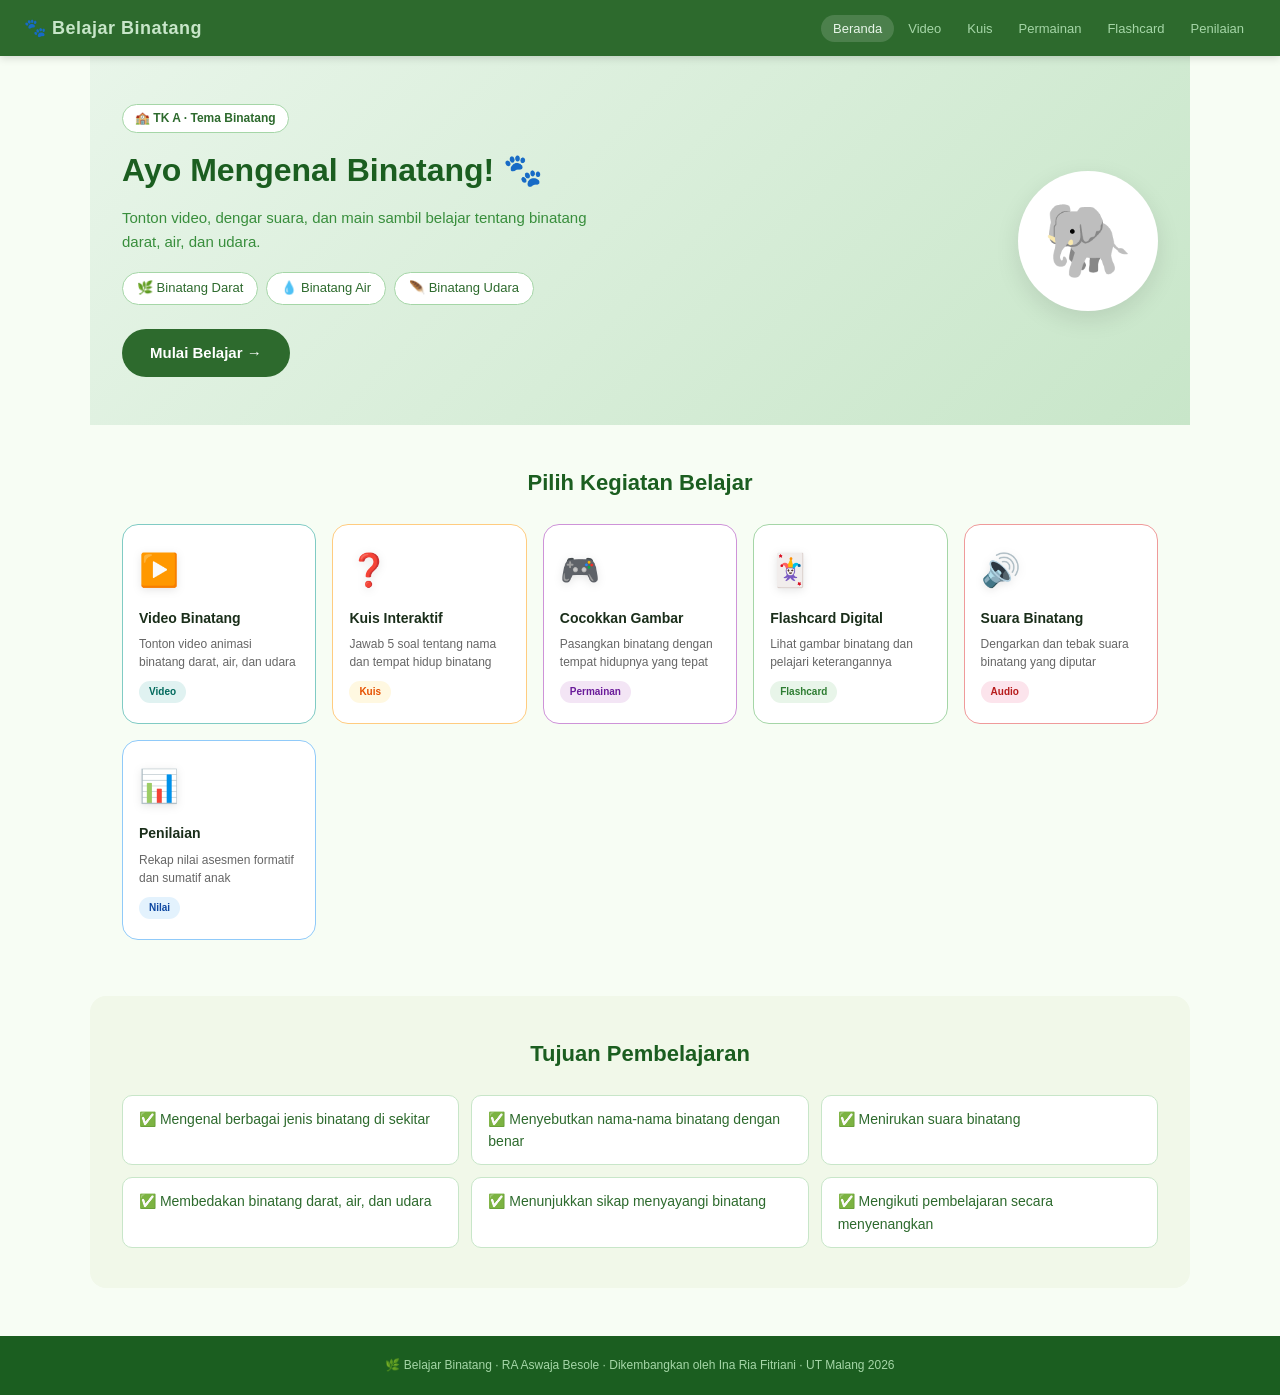
==== index.html @ e29a4d49 "adding new repo" ====
<!doctype html>
<html lang="id">
  <head>
    <meta charset="UTF-8" />
    <meta name="viewport" content="width=device-width, initial-scale=1.0" />
    <title>Belajar Binatang – TK A RA Aswaja Besole</title>
    <link rel="stylesheet" href="assets/css/style.css" />
  </head>
  <body>
    <!-- NAVBAR -->
    <nav class="navbar">
      <div class="logo">🐾 Belajar Binatang</div>
      <ul class="nav-links">
        <li><a href="index.html" class="active">Beranda</a></li>
        <li><a href="video.html">Video</a></li>
        <li><a href="kuis.html">Kuis</a></li>
        <li><a href="permainan.html">Permainan</a></li>
        <li><a href="flashcard.html">Flashcard</a></li>
        <li><a href="penilaian.html">Penilaian</a></li>
      </ul>
      <button class="hamburger" onclick="toggleMenu()">☰</button>
    </nav>

    <!-- HERO -->
    <section class="hero">
      <div class="hero-content">
        <span class="badge">🏫 TK A · Tema Binatang</span>
        <h1>Ayo Mengenal Binatang! 🐾</h1>
        <p>
          Tonton video, dengar suara, dan main sambil belajar tentang binatang
          darat, air, dan udara.
        </p>
        <div class="hero-chips">
          <span class="chip">🌿 Binatang Darat</span>
          <span class="chip">💧 Binatang Air</span>
          <span class="chip">🪶 Binatang Udara</span>
        </div>
        <a href="video.html" class="btn-primary">Mulai Belajar →</a>
      </div>
      <div class="hero-image">
        <div class="animal-circle">🐘</div>
      </div>
    </section>

    <!-- MENU KARTU -->
    <section class="section">
      <h2 class="section-title">Pilih Kegiatan Belajar</h2>
      <div class="card-grid">
        <a href="video.html" class="card card-teal">
          <div class="card-icon">▶️</div>
          <h3>Video Binatang</h3>
          <p>Tonton video animasi binatang darat, air, dan udara</p>
          <span class="tag tag-teal">Video</span>
        </a>
        <a href="kuis.html" class="card card-amber">
          <div class="card-icon">❓</div>
          <h3>Kuis Interaktif</h3>
          <p>Jawab 5 soal tentang nama dan tempat hidup binatang</p>
          <span class="tag tag-amber">Kuis</span>
        </a>
        <a href="permainan.html" class="card card-purple">
          <div class="card-icon">🎮</div>
          <h3>Cocokkan Gambar</h3>
          <p>Pasangkan binatang dengan tempat hidupnya yang tepat</p>
          <span class="tag tag-purple">Permainan</span>
        </a>
        <a href="flashcard.html" class="card card-green">
          <div class="card-icon">🃏</div>
          <h3>Flashcard Digital</h3>
          <p>Lihat gambar binatang dan pelajari keterangannya</p>
          <span class="tag tag-green">Flashcard</span>
        </a>
        <a href="suara.html" class="card card-coral">
          <div class="card-icon">🔊</div>
          <h3>Suara Binatang</h3>
          <p>Dengarkan dan tebak suara binatang yang diputar</p>
          <span class="tag tag-coral">Audio</span>
        </a>
        <a href="penilaian.html" class="card card-blue">
          <div class="card-icon">📊</div>
          <h3>Penilaian</h3>
          <p>Rekap nilai asesmen formatif dan sumatif anak</p>
          <span class="tag tag-blue">Nilai</span>
        </a>
      </div>
    </section>

    <!-- TUJUAN PEMBELAJARAN -->
    <section class="section bg-light">
      <h2 class="section-title">Tujuan Pembelajaran</h2>
      <div class="tujuan-grid">
        <div class="tujuan-item">
          ✅ Mengenal berbagai jenis binatang di sekitar
        </div>
        <div class="tujuan-item">
          ✅ Menyebutkan nama-nama binatang dengan benar
        </div>
        <div class="tujuan-item">✅ Menirukan suara binatang</div>
        <div class="tujuan-item">
          ✅ Membedakan binatang darat, air, dan udara
        </div>
        <div class="tujuan-item">✅ Menunjukkan sikap menyayangi binatang</div>
        <div class="tujuan-item">
          ✅ Mengikuti pembelajaran secara menyenangkan
        </div>
      </div>
    </section>

    <footer class="footer">
      <p>
        🌿 Belajar Binatang · RA Aswaja Besole · Dikembangkan oleh Ina Ria
        Fitriani · UT Malang 2026
      </p>
    </footer>

    <script src="assets/js/main.js"></script>
  </body>
</html>
---- assets/css/style.css ----
/* ===== RESET & BASE ===== */
*,
*::before,
*::after {
  box-sizing: border-box;
  margin: 0;
  padding: 0;
}

body {
  font-family: "Segoe UI", Tahoma, Geneva, Verdana, sans-serif;
  background: #f7fdf4;
  color: #1a2e1a;
  line-height: 1.6;
}

a {
  text-decoration: none;
  color: inherit;
}

/* ===== NAVBAR ===== */
.navbar {
  background: #2d6a2d;
  padding: 0 24px;
  height: 56px;
  display: flex;
  align-items: center;
  justify-content: space-between;
  position: sticky;
  top: 0;
  z-index: 100;
  box-shadow: 0 2px 8px rgba(0, 0, 0, 0.15);
}

.logo {
  font-size: 18px;
  font-weight: 700;
  color: #c8e6c9;
  letter-spacing: 0.5px;
}

.nav-links {
  list-style: none;
  display: flex;
  gap: 2px;
}

.nav-links a {
  padding: 6px 12px;
  border-radius: 20px;
  font-size: 13px;
  color: #a5d6a7;
  transition: all 0.2s;
  white-space: nowrap;
}

.nav-links a:hover,
.nav-links a.active {
  background: rgba(255, 255, 255, 0.15);
  color: #e8f5e9;
}

.hamburger {
  display: none;
  background: none;
  border: none;
  color: #c8e6c9;
  font-size: 22px;
  cursor: pointer;
}

/* ===== HERO ===== */
.hero {
  background: linear-gradient(135deg, #e8f5e9 0%, #c8e6c9 100%);
  padding: 48px 32px;
  display: flex;
  align-items: center;
  justify-content: space-between;
  gap: 32px;
  max-width: 1100px;
  margin: 0 auto;
}

.hero-content {
  flex: 1;
}

.badge {
  display: inline-block;
  background: #fff;
  color: #2d6a2d;
  font-size: 12px;
  font-weight: 600;
  padding: 4px 12px;
  border-radius: 20px;
  margin-bottom: 12px;
  border: 1px solid #a5d6a7;
}

.hero h1 {
  font-size: 32px;
  font-weight: 700;
  color: #1b5e20;
  margin-bottom: 10px;
}

.hero p {
  font-size: 15px;
  color: #388e3c;
  margin-bottom: 18px;
  max-width: 480px;
}

.hero-chips {
  display: flex;
  gap: 8px;
  flex-wrap: wrap;
  margin-bottom: 24px;
}

.chip {
  background: #fff;
  border: 1px solid #a5d6a7;
  border-radius: 20px;
  padding: 5px 14px;
  font-size: 13px;
  color: #2d6a2d;
}

.btn-primary {
  display: inline-block;
  background: #2d6a2d;
  color: #fff;
  padding: 12px 28px;
  border-radius: 28px;
  font-size: 15px;
  font-weight: 600;
  transition:
    background 0.2s,
    transform 0.1s;
}

.btn-primary:hover {
  background: #1b5e20;
  transform: translateY(-1px);
}

.hero-image {
  flex-shrink: 0;
}

.animal-circle {
  width: 140px;
  height: 140px;
  background: #fff;
  border-radius: 50%;
  display: flex;
  align-items: center;
  justify-content: center;
  font-size: 72px;
  box-shadow: 0 8px 24px rgba(0, 0, 0, 0.1);
  animation: float 3s ease-in-out infinite;
}

@keyframes float {
  0%,
  100% {
    transform: translateY(0);
  }
  50% {
    transform: translateY(-10px);
  }
}

/* ===== SECTIONS ===== */
.section {
  padding: 40px 32px;
  max-width: 1100px;
  margin: 0 auto;
}

.bg-light {
  background: #f1f8e9;
  border-radius: 16px;
  margin: 16px auto;
}

.section-title {
  font-size: 22px;
  font-weight: 700;
  color: #1b5e20;
  margin-bottom: 24px;
  text-align: center;
}

/* ===== CARD GRID ===== */
.card-grid {
  display: grid;
  grid-template-columns: repeat(auto-fit, minmax(160px, 1fr));
  gap: 16px;
}

.card {
  background: #fff;
  border-radius: 16px;
  padding: 20px 16px;
  border: 1.5px solid #e0e0e0;
  transition:
    transform 0.2s,
    box-shadow 0.2s;
  cursor: pointer;
  display: block;
}

.card:hover {
  transform: translateY(-4px);
  box-shadow: 0 8px 24px rgba(0, 0, 0, 0.1);
}

.card-icon {
  font-size: 32px;
  margin-bottom: 10px;
}
.card h3 {
  font-size: 14px;
  font-weight: 700;
  margin-bottom: 6px;
}
.card p {
  font-size: 12px;
  color: #666;
  line-height: 1.5;
}

.tag {
  display: inline-block;
  font-size: 10px;
  font-weight: 600;
  padding: 3px 10px;
  border-radius: 20px;
  margin-top: 10px;
}

.card-teal {
  border-color: #80cbc4;
}
.tag-teal {
  background: #e0f2f1;
  color: #00695c;
}
.card-amber {
  border-color: #ffcc80;
}
.tag-amber {
  background: #fff8e1;
  color: #e65100;
}
.card-purple {
  border-color: #ce93d8;
}
.tag-purple {
  background: #f3e5f5;
  color: #6a1b9a;
}
.card-green {
  border-color: #a5d6a7;
}
.tag-green {
  background: #e8f5e9;
  color: #2e7d32;
}
.card-coral {
  border-color: #ef9a9a;
}
.tag-coral {
  background: #fce4ec;
  color: #b71c1c;
}
.card-blue {
  border-color: #90caf9;
}
.tag-blue {
  background: #e3f2fd;
  color: #0d47a1;
}

/* ===== TUJUAN ===== */
.tujuan-grid {
  display: grid;
  grid-template-columns: repeat(auto-fit, minmax(260px, 1fr));
  gap: 12px;
}

.tujuan-item {
  background: #fff;
  border: 1px solid #c8e6c9;
  border-radius: 10px;
  padding: 12px 16px;
  font-size: 14px;
  color: #2d6a2d;
}

/* ===== PAGE HEADER ===== */
.page-header {
  background: linear-gradient(135deg, #e8f5e9, #c8e6c9);
  padding: 32px;
  text-align: center;
}

.page-header h1 {
  font-size: 26px;
  color: #1b5e20;
  margin-bottom: 8px;
}
.page-header p {
  font-size: 14px;
  color: #388e3c;
}

/* ===== VIDEO PAGE ===== */
.video-grid {
  display: grid;
  grid-template-columns: repeat(auto-fit, minmax(300px, 1fr));
  gap: 24px;
  padding: 32px;
  max-width: 1100px;
  margin: 0 auto;
}

.video-card {
  background: #fff;
  border-radius: 16px;
  overflow: hidden;
  border: 1.5px solid #e0e0e0;
  box-shadow: 0 2px 8px rgba(0, 0, 0, 0.06);
}

.video-info {
  padding: 14px 16px;
}
.video-info h3 {
  font-size: 14px;
  font-weight: 700;
  margin-bottom: 6px;
  color: #1b5e20;
}
.video-info p {
  font-size: 12px;
  color: #555;
  line-height: 1.5;
}

/* ===== KUIS ===== */
.kuis-container {
  max-width: 640px;
  margin: 32px auto;
  padding: 0 24px;
}

.kuis-box {
  background: #fff;
  border-radius: 20px;
  padding: 28px;
  border: 1.5px solid #ffcc80;
  box-shadow: 0 4px 16px rgba(0, 0, 0, 0.06);
}

.kuis-progress {
  display: flex;
  align-items: center;
  gap: 12px;
  margin-bottom: 20px;
}

.progress-bar {
  flex: 1;
  height: 8px;
  background: #f5f5f5;
  border-radius: 4px;
  overflow: hidden;
}

.progress-fill {
  height: 100%;
  background: #ffa726;
  border-radius: 4px;
  transition: width 0.4s ease;
}

.progress-text {
  font-size: 12px;
  color: #888;
  white-space: nowrap;
}

.kuis-question {
  font-size: 18px;
  font-weight: 700;
  color: #1a2e1a;
  margin-bottom: 20px;
  text-align: center;
}

.kuis-question .emoji {
  font-size: 48px;
  display: block;
  margin-bottom: 10px;
}

.options-grid {
  display: grid;
  grid-template-columns: 1fr 1fr;
  gap: 10px;
  margin-bottom: 20px;
}

.option-btn {
  background: #fff8e1;
  border: 2px solid #ffcc80;
  border-radius: 12px;
  padding: 14px 12px;
  font-size: 15px;
  cursor: pointer;
  transition: all 0.2s;
  text-align: center;
}

.option-btn:hover {
  background: #fff3e0;
  border-color: #ffa726;
  transform: scale(1.02);
}
.option-btn.correct {
  background: #e8f5e9;
  border-color: #66bb6a;
  color: #2e7d32;
}
.option-btn.wrong {
  background: #fce4ec;
  border-color: #ef9a9a;
  color: #b71c1c;
}
.option-btn:disabled {
  cursor: not-allowed;
}

.kuis-feedback {
  text-align: center;
  font-size: 15px;
  font-weight: 600;
  padding: 10px;
  border-radius: 10px;
  margin-bottom: 16px;
  display: none;
}

.feedback-correct {
  background: #e8f5e9;
  color: #2e7d32;
}
.feedback-wrong {
  background: #fce4ec;
  color: #b71c1c;
}

.btn-next {
  display: block;
  width: 100%;
  background: #ffa726;
  color: #fff;
  border: none;
  border-radius: 12px;
  padding: 14px;
  font-size: 15px;
  font-weight: 700;
  cursor: pointer;
  transition: background 0.2s;
  display: none;
}

.btn-next:hover {
  background: #fb8c00;
}

.hasil-box {
  text-align: center;
  padding: 20px;
  display: none;
}

.hasil-emoji {
  font-size: 64px;
  margin-bottom: 12px;
}
.hasil-nilai {
  font-size: 48px;
  font-weight: 900;
  color: #ffa726;
}
.hasil-label {
  font-size: 16px;
  color: #555;
  margin-bottom: 20px;
}

.btn-ulang {
  background: #2d6a2d;
  color: #fff;
  border: none;
  border-radius: 12px;
  padding: 12px 32px;
  font-size: 15px;
  font-weight: 700;
  cursor: pointer;
  transition: background 0.2s;
}

.btn-ulang:hover {
  background: #1b5e20;
}

/* ===== PERMAINAN DRAG DROP ===== */
.game-container {
  max-width: 800px;
  margin: 32px auto;
  padding: 0 24px;
}

.game-instructions {
  background: #e8f5e9;
  border: 1px solid #a5d6a7;
  border-radius: 12px;
  padding: 14px 18px;
  font-size: 14px;
  color: #2d6a2d;
  margin-bottom: 24px;
  text-align: center;
}

.game-board {
  display: grid;
  grid-template-columns: 1fr 1fr;
  gap: 32px;
  margin-bottom: 24px;
}

.drag-source,
.drop-target {
}

.drag-source h3,
.drop-target h3 {
  font-size: 14px;
  font-weight: 700;
  color: #888;
  text-transform: uppercase;
  letter-spacing: 1px;
  margin-bottom: 12px;
  text-align: center;
}

.draggable-item {
  background: #fff;
  border: 2px solid #e0e0e0;
  border-radius: 12px;
  padding: 12px 16px;
  margin-bottom: 8px;
  cursor: grab;
  font-size: 15px;
  display: flex;
  align-items: center;
  gap: 10px;
  transition: all 0.2s;
  user-select: none;
}

.draggable-item:hover {
  border-color: #a5d6a7;
  background: #f1f8e9;
}
.draggable-item.dragging {
  opacity: 0.5;
  transform: rotate(2deg);
}

.drop-zone {
  background: #f9f9f9;
  border: 2px dashed #ccc;
  border-radius: 12px;
  padding: 14px 16px;
  margin-bottom: 8px;
  min-height: 52px;
  display: flex;
  align-items: center;
  gap: 10px;
  font-size: 14px;
  transition: all 0.2s;
}

.drop-zone.dragover {
  background: #e8f5e9;
  border-color: #66bb6a;
}
.drop-zone.correct {
  background: #e8f5e9;
  border-color: #66bb6a;
  border-style: solid;
}
.drop-zone.wrong {
  background: #fce4ec;
  border-color: #ef9a9a;
  border-style: solid;
}
.drop-zone .zone-label {
  color: #888;
  font-size: 13px;
}

.btn-check-game {
  display: block;
  width: 100%;
  background: #7b1fa2;
  color: #fff;
  border: none;
  border-radius: 12px;
  padding: 14px;
  font-size: 15px;
  font-weight: 700;
  cursor: pointer;
  transition: background 0.2s;
}

.btn-check-game:hover {
  background: #6a1b9a;
}

/* ===== FLASHCARD ===== */
.flashcard-container {
  max-width: 480px;
  margin: 32px auto;
  padding: 0 24px;
  text-align: center;
}

.flashcard-wrapper {
  perspective: 1000px;
  height: 300px;
  margin-bottom: 24px;
  cursor: pointer;
}

.flashcard {
  width: 100%;
  height: 100%;
  position: relative;
  transform-style: preserve-3d;
  transition: transform 0.6s ease;
}

.flashcard.flipped {
  transform: rotateY(180deg);
}

.card-front,
.card-back {
  position: absolute;
  width: 100%;
  height: 100%;
  border-radius: 20px;
  backface-visibility: hidden;
  display: flex;
  flex-direction: column;
  align-items: center;
  justify-content: center;
  padding: 24px;
}

.card-front {
  background: linear-gradient(135deg, #e8f5e9, #c8e6c9);
  border: 2px solid #a5d6a7;
}

.card-back {
  background: linear-gradient(135deg, #e3f2fd, #bbdefb);
  border: 2px solid #90caf9;
  transform: rotateY(180deg);
}

.card-front .animal-emoji {
  font-size: 100px;
  margin-bottom: 12px;
}
.card-front .animal-name {
  font-size: 22px;
  font-weight: 700;
  color: #1b5e20;
}
.card-back .animal-info {
  font-size: 15px;
  color: #0d47a1;
  line-height: 1.8;
}
.card-back .animal-info strong {
  font-size: 18px;
  display: block;
  margin-bottom: 8px;
}

.flashcard-hint {
  font-size: 12px;
  color: #999;
  margin-bottom: 16px;
}

.flashcard-nav {
  display: flex;
  align-items: center;
  justify-content: center;
  gap: 16px;
}

.btn-nav {
  background: #fff;
  border: 2px solid #a5d6a7;
  border-radius: 50%;
  width: 44px;
  height: 44px;
  font-size: 18px;
  cursor: pointer;
  transition: all 0.2s;
  display: flex;
  align-items: center;
  justify-content: center;
}

.btn-nav:hover {
  background: #e8f5e9;
  border-color: #66bb6a;
}

.flashcard-counter {
  font-size: 14px;
  color: #888;
}

/* ===== SUARA ===== */
.suara-grid {
  display: grid;
  grid-template-columns: repeat(auto-fit, minmax(140px, 1fr));
  gap: 16px;
  padding: 32px;
  max-width: 900px;
  margin: 0 auto;
}

.suara-card {
  background: #fff;
  border: 2px solid #ef9a9a;
  border-radius: 16px;
  padding: 20px 12px;
  text-align: center;
  cursor: pointer;
  transition: all 0.2s;
}

.suara-card:hover,
.suara-card.playing {
  background: #fce4ec;
  transform: scale(1.04);
}

.suara-card .emoji {
  font-size: 48px;
  display: block;
  margin-bottom: 8px;
}
.suara-card .nama {
  font-size: 13px;
  font-weight: 700;
  color: #c62828;
}
.suara-card .suara-text {
  font-size: 11px;
  color: #999;
  margin-top: 4px;
}

/* ===== PENILAIAN ===== */
.penilaian-container {
  max-width: 800px;
  margin: 32px auto;
  padding: 0 24px;
}

.nilai-table {
  width: 100%;
  border-collapse: collapse;
  background: #fff;
  border-radius: 16px;
  overflow: hidden;
  border: 1px solid #e0e0e0;
  margin-bottom: 24px;
}

.nilai-table th {
  background: #2d6a2d;
  color: #fff;
  padding: 12px 16px;
  font-size: 13px;
  text-align: left;
}

.nilai-table td {
  padding: 12px 16px;
  font-size: 13px;
  border-bottom: 1px solid #f0f0f0;
}

.nilai-table tr:last-child td {
  border-bottom: none;
}
.nilai-table tr:nth-child(even) td {
  background: #f9fbf9;
}

.badge-bb {
  background: #fce4ec;
  color: #c62828;
  padding: 3px 10px;
  border-radius: 20px;
  font-size: 11px;
  font-weight: 600;
}
.badge-mb {
  background: #fff8e1;
  color: #e65100;
  padding: 3px 10px;
  border-radius: 20px;
  font-size: 11px;
  font-weight: 600;
}
.badge-bsh {
  background: #e3f2fd;
  color: #0d47a1;
  padding: 3px 10px;
  border-radius: 20px;
  font-size: 11px;
  font-weight: 600;
}
.badge-bsb {
  background: #e8f5e9;
  color: #2e7d32;
  padding: 3px 10px;
  border-radius: 20px;
  font-size: 11px;
  font-weight: 600;
}

.keterangan-grid {
  display: grid;
  grid-template-columns: repeat(4, 1fr);
  gap: 12px;
  margin-bottom: 24px;
}

.ket-card {
  background: #fff;
  border-radius: 12px;
  padding: 14px;
  text-align: center;
  border: 1px solid #e0e0e0;
}

.ket-card .ket-kode {
  font-size: 20px;
  font-weight: 900;
  margin-bottom: 4px;
}
.ket-card .ket-label {
  font-size: 11px;
  color: #888;
}

/* ===== ASESMEN & PENILAIAN ===== */
.asesmen-grid {
  display: grid;
  grid-template-columns: repeat(auto-fit, minmax(280px, 1fr));
  gap: 20px;
  margin-bottom: 32px;
}

.asesmen-card {
  background: #fff;
  border-radius: 16px;
  padding: 20px;
  border-left: 4px solid;
  box-shadow: 0 2px 8px rgba(0, 0, 0, 0.06);
  transition: all 0.2s;
}

.asesmen-card:hover {
  transform: translateY(-2px);
  box-shadow: 0 4px 12px rgba(0, 0, 0, 0.1);
}

.asesmen-formatif {
  border-left-color: #4caf50;
  background: linear-gradient(to right, rgba(76, 175, 80, 0.03), transparent);
}
.asesmen-sumatif {
  border-left-color: #ff9800;
  background: linear-gradient(to right, rgba(255, 152, 0, 0.03), transparent);
}

.asesmen-header {
  display: flex;
  justify-content: space-between;
  align-items: center;
  margin-bottom: 12px;
  padding-bottom: 10px;
  border-bottom: 1px solid #f0f0f0;
}

.asesmen-header h3 {
  font-size: 16px;
  font-weight: 700;
  margin: 0;
  color: #1a2e1a;
}

.asesmen-badge {
  display: inline-block;
  font-size: 11px;
  font-weight: 600;
  padding: 4px 10px;
  border-radius: 20px;
  background: #f0f0f0;
  color: #666;
  white-space: nowrap;
}

.asesmen-formatif .asesmen-badge {
  background: #e8f5e9;
  color: #2e7d32;
}
.asesmen-sumatif .asesmen-badge {
  background: #fff3e0;
  color: #e65100;
}

.asesmen-content {
  font-size: 14px;
  color: #555;
  line-height: 1.6;
}

.asesmen-content p {
  margin-bottom: 10px;
}
.asesmen-content strong {
  color: #1a2e1a;
}
.asesmen-content ul {
  margin: 8px 0 10px 20px;
  padding: 0;
}
.asesmen-content li {
  margin-bottom: 6px;
  color: #555;
}

/* ===== TUGAS/LATIHAN ===== */
.tugas-list {
  display: grid;
  gap: 16px;
  margin-bottom: 32px;
}

.tugas-item {
  background: #fff;
  border-radius: 12px;
  padding: 16px;
  border: 1.5px solid #e8f5e9;
  display: grid;
  grid-template-columns: 40px 1fr;
  gap: 16px;
  align-items: flex-start;
  transition: all 0.2s;
}

.tugas-item:hover {
  border-color: #a5d6a7;
  box-shadow: 0 2px 8px rgba(0, 0, 0, 0.06);
}

.tugas-nomor {
  display: flex;
  align-items: center;
  justify-content: center;
  width: 40px;
  height: 40px;
  background: #2d6a2d;
  color: #fff;
  border-radius: 50%;
  font-weight: 700;
  font-size: 16px;
  flex-shrink: 0;
}

.tugas-detail {
}
.tugas-detail strong {
  display: block;
  font-size: 15px;
  color: #1b5e20;
  margin-bottom: 6px;
}

.tugas-detail p {
  margin: 0 0 8px 0;
  font-size: 13px;
  color: #666;
  line-height: 1.5;
}

.tugas-tipe {
  display: inline-block;
  font-size: 11px;
  font-weight: 600;
  padding: 3px 10px;
  border-radius: 20px;
  background: #e8f5e9;
  color: #2e7d32;
}

/* ===== FOOTER ===== */
.footer {
  background: #1b5e20;
  color: #a5d6a7;
  text-align: center;
  padding: 20px;
  font-size: 12px;
  margin-top: 48px;
}

/* ===== YOUTUBE RESPONSIVE CONTAINER ===== */
.video-container {
  position: relative;
  width: 100%;
  padding-bottom: 56.25%;
  height: 0;
  overflow: hidden;
  border-radius: 16px;
}

.video-container iframe {
  position: absolute;
  top: 0;
  left: 0;
  width: 100%;
  height: 100%;
  border: none;
}

/* ===== SOFT ICON STYLING ===== */
.card-icon,
.emoji,
.suara-card .emoji {
  filter: drop-shadow(0 2px 4px rgba(0, 0, 0, 0.1));
  transition: all 0.3s ease;
}

.card:hover .card-icon {
  filter: drop-shadow(0 4px 8px rgba(0, 0, 0, 0.15)) brightness(1.1);
  transform: scale(1.1);
}

.suara-card:hover .emoji,
.suara-card.playing .emoji {
  filter: drop-shadow(0 4px 8px rgba(0, 0, 0, 0.2)) brightness(1.15);
  transform: scale(1.15);
}

/* ===== RESPONSIVE ===== */
@media (max-width: 1024px) {
  .section {
    padding: 32px 20px;
  }
  .card-grid {
    grid-template-columns: repeat(auto-fit, minmax(140px, 1fr));
    gap: 12px;
  }
  .video-grid {
    grid-template-columns: repeat(auto-fit, minmax(260px, 1fr));
    gap: 16px;
    padding: 24px 16px;
  }
  .suara-grid {
    grid-template-columns: repeat(auto-fit, minmax(120px, 1fr));
    gap: 12px;
    padding: 24px 16px;
  }
}

@media (max-width: 768px) {
  .navbar {
    padding: 0 16px;
    height: 50px;
  }
  .logo {
    font-size: 16px;
  }

  .hero {
    flex-direction: column;
    padding: 24px 16px;
    text-align: center;
    gap: 20px;
  }
  .hero-content {
    flex: 1;
  }
  .hero-image {
    display: none;
  }
  .hero h1 {
    font-size: 26px;
    margin-bottom: 8px;
  }
  .hero p {
    font-size: 14px;
    max-width: 100%;
  }
  .hero-chips {
    justify-content: center;
    gap: 6px;
  }
  .chip {
    font-size: 12px;
    padding: 4px 12px;
  }
  .btn-primary {
    font-size: 14px;
    padding: 10px 24px;
  }

  .section {
    padding: 24px 16px;
  }
  .section-title {
    font-size: 20px;
    margin-bottom: 20px;
  }

  .card-grid {
    grid-template-columns: repeat(auto-fit, minmax(130px, 1fr));
    gap: 10px;
  }
  .card {
    padding: 16px 12px;
  }
  .card-icon {
    font-size: 28px;
  }
  .card h3 {
    font-size: 13px;
  }
  .card p {
    font-size: 11px;
  }

  .page-header {
    padding: 24px 16px;
  }
  .page-header h1 {
    font-size: 22px;
  }
  .page-header p {
    font-size: 13px;
  }

  .video-grid {
    grid-template-columns: 1fr;
    gap: 16px;
    padding: 20px 12px;
  }
  .video-card {
    border-radius: 12px;
  }
  .video-info {
    padding: 12px 14px;
  }
  .video-info h3 {
    font-size: 13px;
  }
  .video-info p {
    font-size: 11px;
  }

  .kuis-container {
    padding: 0 16px;
    margin: 24px auto;
  }
  .kuis-box {
    padding: 20px;
    border-radius: 16px;
  }
  .kuis-question {
    font-size: 16px;
  }
  .kuis-question .emoji {
    font-size: 40px;
  }
  .options-grid {
    grid-template-columns: 1fr;
    gap: 8px;
  }
  .option-btn {
    padding: 12px 10px;
    font-size: 14px;
  }

  .game-container {
    padding: 0 16px;
    margin: 24px auto;
  }
  .game-board {
    grid-template-columns: 1fr;
    gap: 20px;
  }
  .drag-source h3,
  .drop-target h3 {
    font-size: 13px;
  }
  .draggable-item {
    padding: 10px 12px;
    font-size: 14px;
  }
  .drop-zone {
    padding: 12px 14px;
    min-height: 48px;
  }

  .flashcard-container {
    padding: 0 16px;
    margin: 24px auto;
  }
  .flashcard-wrapper {
    height: 280px;
    margin-bottom: 20px;
  }
  .card-front .animal-emoji {
    font-size: 80px;
  }
  .card-front .animal-name {
    font-size: 18px;
  }
  .card-back .animal-info {
    font-size: 14px;
  }
  .btn-nav {
    width: 40px;
    height: 40px;
    font-size: 16px;
  }

  .suara-grid {
    grid-template-columns: repeat(auto-fit, minmax(110px, 1fr));
    gap: 12px;
    padding: 20px 12px;
  }
  .suara-card {
    padding: 16px 10px;
    border-radius: 12px;
  }
  .suara-card .emoji {
    font-size: 40px;
  }
  .suara-card .nama {
    font-size: 12px;
  }

  .penilaian-container {
    padding: 0 16px;
  }
  .asesmen-grid {
    grid-template-columns: 1fr;
    gap: 16px;
    margin-bottom: 24px;
  }
  .asesmen-card {
    padding: 16px;
  }
  .asesmen-header {
    flex-wrap: wrap;
    gap: 8px;
  }
  .asesmen-header h3 {
    font-size: 15px;
  }
  .asesmen-badge {
    font-size: 10px;
  }
  .asesmen-content {
    font-size: 13px;
  }
  .asesmen-content li {
    margin-bottom: 4px;
  }

  .tugas-list {
    gap: 12px;
  }
  .tugas-item {
    grid-template-columns: 36px 1fr;
    gap: 12px;
    padding: 14px;
  }
  .tugas-nomor {
    width: 36px;
    height: 36px;
    font-size: 14px;
  }
  .tugas-detail strong {
    font-size: 14px;
  }
  .tugas-detail p {
    font-size: 12px;
    margin-bottom: 6px;
  }
  .tugas-tipe {
    font-size: 10px;
  }

  .keterangan-grid {
    grid-template-columns: repeat(2, 1fr);
    gap: 10px;
  }
  .ket-card {
    padding: 12px;
  }
  .ket-card .ket-kode {
    font-size: 18px;
  }
  .ket-card .ket-label {
    font-size: 10px;
  }

  .nilai-table th,
  .nilai-table td {
    padding: 10px 12px;
    font-size: 12px;
  }

  .tujuan-grid {
    grid-template-columns: 1fr;
    gap: 10px;
  }
  .tujuan-item {
    padding: 10px 14px;
    font-size: 13px;
  }

  .footer {
    font-size: 11px;
    padding: 16px;
  }
}

@media (max-width: 640px) {
  .navbar {
    padding: 0 12px;
    height: 48px;
  }
  .logo {
    font-size: 15px;
    letter-spacing: 0;
  }
  .nav-links {
    display: none;
  }
  .hamburger {
    display: block;
    font-size: 20px;
  }
  .nav-links.open {
    display: flex;
    flex-direction: column;
    position: absolute;
    top: 48px;
    left: 0;
    right: 0;
    background: #2d6a2d;
    padding: 12px 16px;
    gap: 4px;
    z-index: 99;
    box-shadow: 0 2px 8px rgba(0, 0, 0, 0.2);
  }

  .nav-links a {
    padding: 8px 12px;
    font-size: 13px;
  }

  .hero {
    padding: 20px 12px;
    gap: 16px;
  }
  .hero h1 {
    font-size: 22px;
  }
  .hero p {
    font-size: 13px;
  }
  .hero-chips {
    gap: 6px;
    flex-wrap: wrap;
  }
  .chip {
    font-size: 11px;
    padding: 4px 10px;
  }
  .btn-primary {
    font-size: 13px;
    padding: 10px 20px;
  }

  .section {
    padding: 20px 12px;
  }
  .section-title {
    font-size: 18px;
    margin-bottom: 16px;
  }

  .card-grid {
    grid-template-columns: repeat(auto-fit, minmax(110px, 1fr));
    gap: 8px;
  }
  .card {
    padding: 14px 10px;
    border-radius: 12px;
  }
  .card-icon {
    font-size: 24px;
    margin-bottom: 6px;
  }
  .card h3 {
    font-size: 12px;
  }
  .card p {
    font-size: 10px;
  }
  .tag {
    font-size: 9px;
    padding: 2px 8px;
  }

  .page-header {
    padding: 20px 12px;
  }
  .page-header h1 {
    font-size: 20px;
    margin-bottom: 6px;
  }
  .page-header p {
    font-size: 12px;
  }

  .video-grid {
    grid-template-columns: 1fr;
    gap: 12px;
    padding: 16px 10px;
  }
  .video-card {
    border-radius: 10px;
    border: 1px solid #e0e0e0;
  }
  .video-card .video-container {
    border-radius: 10px;
  }
  .video-info {
    padding: 10px 12px;
  }
  .video-info h3 {
    font-size: 12px;
    margin-bottom: 4px;
  }
  .video-info p {
    font-size: 10px;
  }

  .kuis-container {
    padding: 0 12px;
    margin: 16px auto;
    max-width: 100%;
  }
  .kuis-box {
    padding: 16px;
    border-radius: 14px;
    border: 1.5px solid #ffcc80;
  }
  .kuis-question {
    font-size: 15px;
    margin-bottom: 16px;
  }
  .kuis-question .emoji {
    font-size: 36px;
    margin-bottom: 8px;
  }
  .options-grid {
    grid-template-columns: 1fr;
    gap: 8px;
    margin-bottom: 16px;
  }
  .option-btn {
    padding: 10px 8px;
    font-size: 13px;
    border-radius: 10px;
  }
  .btn-next {
    font-size: 14px;
    padding: 12px;
  }

  .game-container {
    padding: 0 12px;
    margin: 16px auto;
  }
  .game-instructions {
    padding: 12px 14px;
    font-size: 13px;
  }
  .game-board {
    gap: 16px;
    margin-bottom: 16px;
  }
  .drag-source h3,
  .drop-target h3 {
    font-size: 12px;
    margin-bottom: 10px;
  }
  .draggable-item {
    padding: 10px 10px;
    font-size: 13px;
    margin-bottom: 6px;
    gap: 8px;
  }
  .drop-zone {
    padding: 10px 12px;
    min-height: 44px;
    margin-bottom: 6px;
    font-size: 13px;
  }
  .btn-check-game {
    font-size: 14px;
    padding: 12px;
  }

  .flashcard-container {
    padding: 0 12px;
    margin: 16px auto;
  }
  .flashcard-wrapper {
    height: 260px;
    margin-bottom: 16px;
  }
  .card-front .animal-emoji {
    font-size: 72px;
    margin-bottom: 8px;
  }
  .card-front .animal-name {
    font-size: 16px;
  }
  .card-back .animal-info {
    font-size: 13px;
    line-height: 1.6;
  }
  .flashcard-hint {
    font-size: 11px;
    margin-bottom: 12px;
  }
  .btn-nav {
    width: 36px;
    height: 36px;
    font-size: 14px;
    border: 2px solid #a5d6a7;
  }
  .flashcard-counter {
    font-size: 13px;
  }

  .suara-grid {
    grid-template-columns: repeat(auto-fit, minmax(90px, 1fr));
    gap: 8px;
    padding: 16px 10px;
  }
  .suara-card {
    padding: 12px 8px;
    border-radius: 10px;
    border: 2px solid #ef9a9a;
  }
  .suara-card .emoji {
    font-size: 36px;
    margin-bottom: 6px;
  }
  .suara-card .nama {
    font-size: 11px;
  }
  .suara-card .suara-text {
    font-size: 10px;
  }

  .penilaian-container {
    padding: 0 12px;
    margin: 16px auto;
  }
  .asesmen-grid {
    grid-template-columns: 1fr;
    gap: 12px;
    margin-bottom: 20px;
  }
  .asesmen-card {
    padding: 14px;
    border-left-width: 3px;
  }
  .asesmen-header {
    gap: 6px;
  }
  .asesmen-header h3 {
    font-size: 14px;
  }
  .asesmen-badge {
    font-size: 9px;
    padding: 3px 8px;
  }
  .asesmen-content {
    font-size: 12px;
  }
  .asesmen-content p {
    margin-bottom: 6px;
  }
  .asesmen-content ul {
    margin: 6px 0 8px 18px;
  }
  .asesmen-content li {
    margin-bottom: 3px;
    font-size: 12px;
  }

  .tugas-list {
    gap: 10px;
    margin-bottom: 20px;
  }
  .tugas-item {
    grid-template-columns: 32px 1fr;
    gap: 10px;
    padding: 12px;
  }
  .tugas-nomor {
    width: 32px;
    height: 32px;
    font-size: 13px;
  }
  .tugas-detail strong {
    font-size: 13px;
    margin-bottom: 4px;
  }
  .tugas-detail p {
    font-size: 11px;
    margin-bottom: 4px;
  }
  .tugas-tipe {
    font-size: 9px;
  }

  .keterangan-grid {
    grid-template-columns: repeat(2, 1fr);
    gap: 8px;
    margin-bottom: 16px;
  }
  .ket-card {
    padding: 10px;
    border-radius: 8px;
  }
  .ket-card .ket-kode {
    font-size: 16px;
    margin-bottom: 2px;
  }
  .ket-card .ket-label {
    font-size: 9px;
  }

  .nilai-table {
    margin-bottom: 16px;
  }
  .nilai-table th,
  .nilai-table td {
    padding: 8px 10px;
    font-size: 11px;
  }
  .nilai-table th {
    font-size: 11px;
  }

  .tujuan-grid {
    grid-template-columns: 1fr;
    gap: 8px;
  }
  .tujuan-item {
    padding: 10px 12px;
    font-size: 12px;
  }

  .footer {
    font-size: 10px;
    padding: 12px;
  }

  .badge {
    font-size: 11px;
    padding: 3px 10px;
  }
}
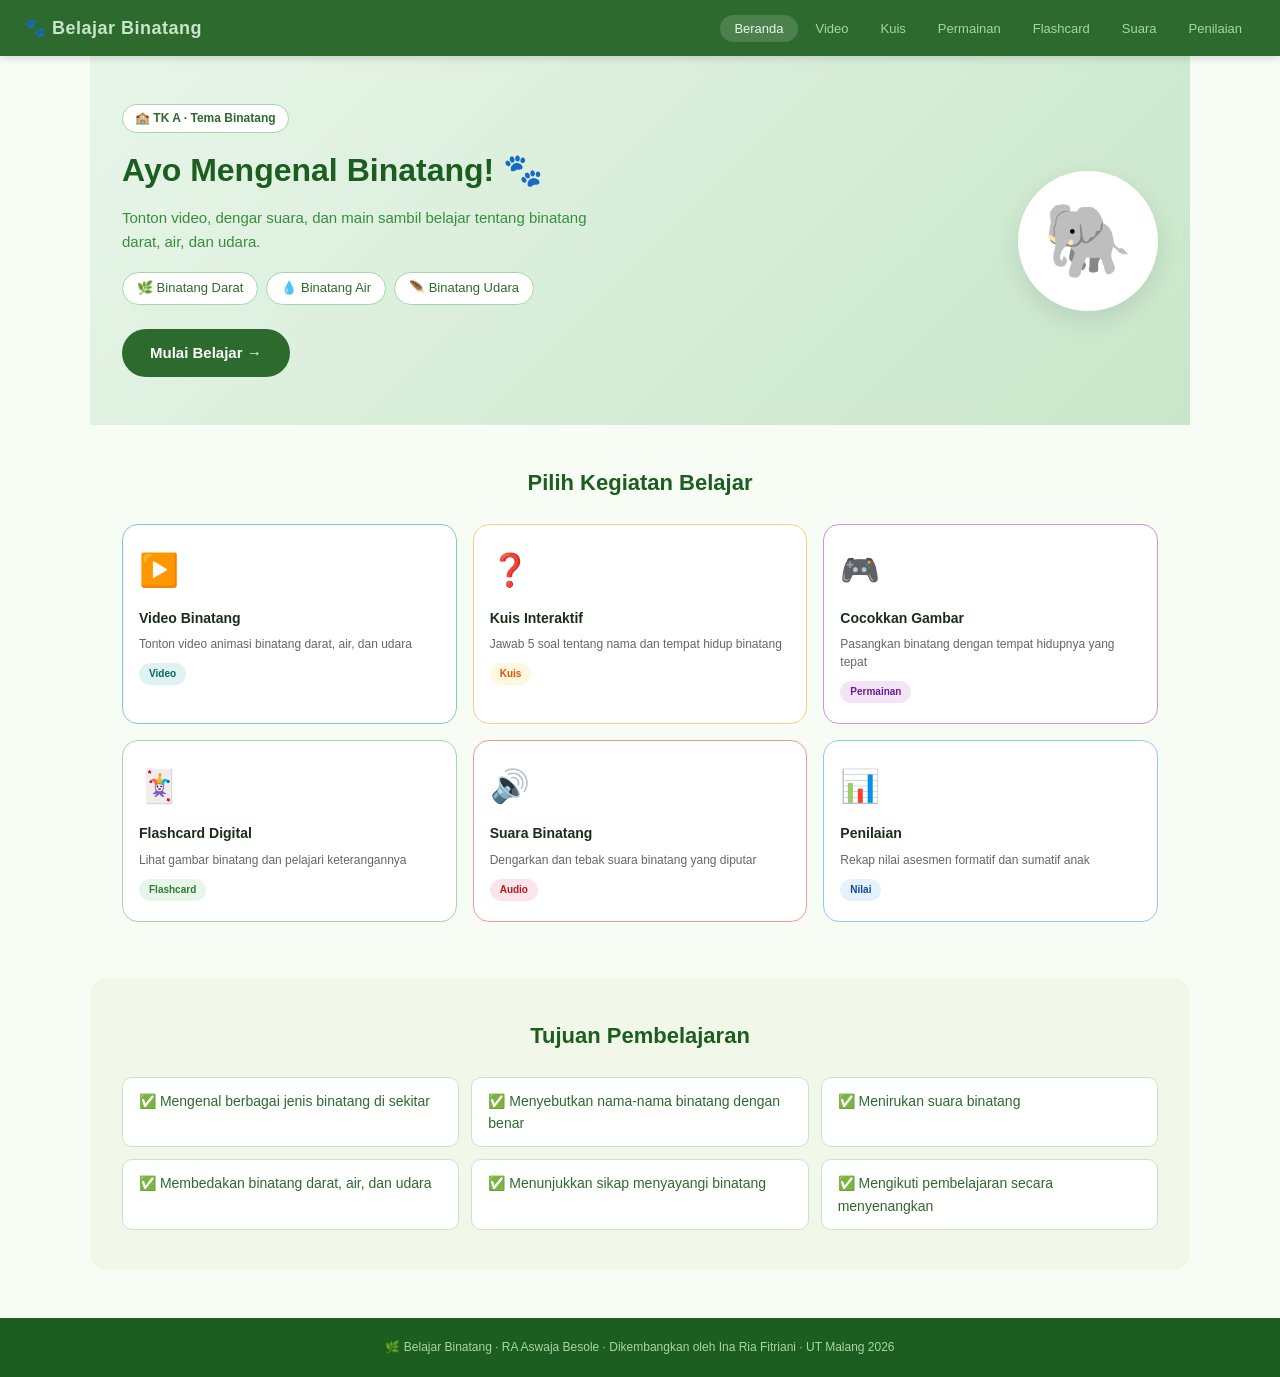
==== commit 8c652cb4: "fix grid on index page" ====
--- a/index.html
+++ b/index.html
@@ -16,6 +16,7 @@
         <li><a href="kuis.html">Kuis</a></li>
         <li><a href="permainan.html">Permainan</a></li>
         <li><a href="flashcard.html">Flashcard</a></li>
+        <li><a href="suara.html">Suara</a></li>
         <li><a href="penilaian.html">Penilaian</a></li>
       </ul>
       <button class="hamburger" onclick="toggleMenu()">☰</button>
--- a/assets/css/style.css
+++ b/assets/css/style.css
@@ -43,16 +43,15 @@
 .nav-links {
   list-style: none;
   display: flex;
-  gap: 2px;
+  gap: 4px;
 }
 
 .nav-links a {
-  padding: 6px 12px;
+  padding: 6px 14px;
   border-radius: 20px;
   font-size: 13px;
   color: #a5d6a7;
   transition: all 0.2s;
-  white-space: nowrap;
 }
 
 .nav-links a:hover,
@@ -197,8 +196,14 @@
 /* ===== CARD GRID ===== */
 .card-grid {
   display: grid;
-  grid-template-columns: repeat(auto-fit, minmax(160px, 1fr));
+  grid-template-columns: repeat(3, 1fr);
   gap: 16px;
+}
+
+@media (max-width: 900px) {
+  .card-grid {
+    grid-template-columns: repeat(2, 1fr);
+  }
 }
 
 .card {
@@ -334,6 +339,22 @@
   overflow: hidden;
   border: 1.5px solid #e0e0e0;
   box-shadow: 0 2px 8px rgba(0, 0, 0, 0.06);
+}
+
+.video-container {
+  position: relative;
+  width: 100%;
+  padding-top: 56.25%; /* rasio 16:9 */
+}
+
+.video-container iframe {
+  position: absolute;
+  top: 0;
+  left: 0;
+  width: 100%;
+  height: 100%;
+  display: block;
+  border-radius: 10px 10px 0 0;
 }
 
 .video-info {
@@ -882,158 +903,6 @@
   color: #888;
 }
 
-/* ===== ASESMEN & PENILAIAN ===== */
-.asesmen-grid {
-  display: grid;
-  grid-template-columns: repeat(auto-fit, minmax(280px, 1fr));
-  gap: 20px;
-  margin-bottom: 32px;
-}
-
-.asesmen-card {
-  background: #fff;
-  border-radius: 16px;
-  padding: 20px;
-  border-left: 4px solid;
-  box-shadow: 0 2px 8px rgba(0, 0, 0, 0.06);
-  transition: all 0.2s;
-}
-
-.asesmen-card:hover {
-  transform: translateY(-2px);
-  box-shadow: 0 4px 12px rgba(0, 0, 0, 0.1);
-}
-
-.asesmen-formatif {
-  border-left-color: #4caf50;
-  background: linear-gradient(to right, rgba(76, 175, 80, 0.03), transparent);
-}
-.asesmen-sumatif {
-  border-left-color: #ff9800;
-  background: linear-gradient(to right, rgba(255, 152, 0, 0.03), transparent);
-}
-
-.asesmen-header {
-  display: flex;
-  justify-content: space-between;
-  align-items: center;
-  margin-bottom: 12px;
-  padding-bottom: 10px;
-  border-bottom: 1px solid #f0f0f0;
-}
-
-.asesmen-header h3 {
-  font-size: 16px;
-  font-weight: 700;
-  margin: 0;
-  color: #1a2e1a;
-}
-
-.asesmen-badge {
-  display: inline-block;
-  font-size: 11px;
-  font-weight: 600;
-  padding: 4px 10px;
-  border-radius: 20px;
-  background: #f0f0f0;
-  color: #666;
-  white-space: nowrap;
-}
-
-.asesmen-formatif .asesmen-badge {
-  background: #e8f5e9;
-  color: #2e7d32;
-}
-.asesmen-sumatif .asesmen-badge {
-  background: #fff3e0;
-  color: #e65100;
-}
-
-.asesmen-content {
-  font-size: 14px;
-  color: #555;
-  line-height: 1.6;
-}
-
-.asesmen-content p {
-  margin-bottom: 10px;
-}
-.asesmen-content strong {
-  color: #1a2e1a;
-}
-.asesmen-content ul {
-  margin: 8px 0 10px 20px;
-  padding: 0;
-}
-.asesmen-content li {
-  margin-bottom: 6px;
-  color: #555;
-}
-
-/* ===== TUGAS/LATIHAN ===== */
-.tugas-list {
-  display: grid;
-  gap: 16px;
-  margin-bottom: 32px;
-}
-
-.tugas-item {
-  background: #fff;
-  border-radius: 12px;
-  padding: 16px;
-  border: 1.5px solid #e8f5e9;
-  display: grid;
-  grid-template-columns: 40px 1fr;
-  gap: 16px;
-  align-items: flex-start;
-  transition: all 0.2s;
-}
-
-.tugas-item:hover {
-  border-color: #a5d6a7;
-  box-shadow: 0 2px 8px rgba(0, 0, 0, 0.06);
-}
-
-.tugas-nomor {
-  display: flex;
-  align-items: center;
-  justify-content: center;
-  width: 40px;
-  height: 40px;
-  background: #2d6a2d;
-  color: #fff;
-  border-radius: 50%;
-  font-weight: 700;
-  font-size: 16px;
-  flex-shrink: 0;
-}
-
-.tugas-detail {
-}
-.tugas-detail strong {
-  display: block;
-  font-size: 15px;
-  color: #1b5e20;
-  margin-bottom: 6px;
-}
-
-.tugas-detail p {
-  margin: 0 0 8px 0;
-  font-size: 13px;
-  color: #666;
-  line-height: 1.5;
-}
-
-.tugas-tipe {
-  display: inline-block;
-  font-size: 11px;
-  font-weight: 600;
-  padding: 3px 10px;
-  border-radius: 20px;
-  background: #e8f5e9;
-  color: #2e7d32;
-}
-
 /* ===== FOOTER ===== */
 .footer {
   background: #1b5e20;
@@ -1044,682 +913,49 @@
   margin-top: 48px;
 }
 
-/* ===== YOUTUBE RESPONSIVE CONTAINER ===== */
-.video-container {
-  position: relative;
-  width: 100%;
-  padding-bottom: 56.25%;
-  height: 0;
-  overflow: hidden;
-  border-radius: 16px;
-}
-
-.video-container iframe {
-  position: absolute;
-  top: 0;
-  left: 0;
-  width: 100%;
-  height: 100%;
-  border: none;
-}
-
-/* ===== SOFT ICON STYLING ===== */
-.card-icon,
-.emoji,
-.suara-card .emoji {
-  filter: drop-shadow(0 2px 4px rgba(0, 0, 0, 0.1));
-  transition: all 0.3s ease;
-}
-
-.card:hover .card-icon {
-  filter: drop-shadow(0 4px 8px rgba(0, 0, 0, 0.15)) brightness(1.1);
-  transform: scale(1.1);
-}
-
-.suara-card:hover .emoji,
-.suara-card.playing .emoji {
-  filter: drop-shadow(0 4px 8px rgba(0, 0, 0, 0.2)) brightness(1.15);
-  transform: scale(1.15);
-}
-
 /* ===== RESPONSIVE ===== */
-@media (max-width: 1024px) {
-  .section {
-    padding: 32px 20px;
-  }
-  .card-grid {
-    grid-template-columns: repeat(auto-fit, minmax(140px, 1fr));
-    gap: 12px;
-  }
-  .video-grid {
-    grid-template-columns: repeat(auto-fit, minmax(260px, 1fr));
-    gap: 16px;
-    padding: 24px 16px;
-  }
-  .suara-grid {
-    grid-template-columns: repeat(auto-fit, minmax(120px, 1fr));
-    gap: 12px;
-    padding: 24px 16px;
-  }
-}
-
-@media (max-width: 768px) {
-  .navbar {
-    padding: 0 16px;
-    height: 50px;
-  }
-  .logo {
-    font-size: 16px;
-  }
-
-  .hero {
-    flex-direction: column;
-    padding: 24px 16px;
-    text-align: center;
-    gap: 20px;
-  }
-  .hero-content {
-    flex: 1;
-  }
-  .hero-image {
-    display: none;
-  }
-  .hero h1 {
-    font-size: 26px;
-    margin-bottom: 8px;
-  }
-  .hero p {
-    font-size: 14px;
-    max-width: 100%;
-  }
-  .hero-chips {
-    justify-content: center;
-    gap: 6px;
-  }
-  .chip {
-    font-size: 12px;
-    padding: 4px 12px;
-  }
-  .btn-primary {
-    font-size: 14px;
-    padding: 10px 24px;
-  }
-
-  .section {
-    padding: 24px 16px;
-  }
-  .section-title {
-    font-size: 20px;
-    margin-bottom: 20px;
-  }
-
-  .card-grid {
-    grid-template-columns: repeat(auto-fit, minmax(130px, 1fr));
-    gap: 10px;
-  }
-  .card {
-    padding: 16px 12px;
-  }
-  .card-icon {
-    font-size: 28px;
-  }
-  .card h3 {
-    font-size: 13px;
-  }
-  .card p {
-    font-size: 11px;
-  }
-
-  .page-header {
-    padding: 24px 16px;
-  }
-  .page-header h1 {
-    font-size: 22px;
-  }
-  .page-header p {
-    font-size: 13px;
-  }
-
-  .video-grid {
-    grid-template-columns: 1fr;
-    gap: 16px;
-    padding: 20px 12px;
-  }
-  .video-card {
-    border-radius: 12px;
-  }
-  .video-info {
-    padding: 12px 14px;
-  }
-  .video-info h3 {
-    font-size: 13px;
-  }
-  .video-info p {
-    font-size: 11px;
-  }
-
-  .kuis-container {
-    padding: 0 16px;
-    margin: 24px auto;
-  }
-  .kuis-box {
-    padding: 20px;
-    border-radius: 16px;
-  }
-  .kuis-question {
-    font-size: 16px;
-  }
-  .kuis-question .emoji {
-    font-size: 40px;
-  }
-  .options-grid {
-    grid-template-columns: 1fr;
-    gap: 8px;
-  }
-  .option-btn {
-    padding: 12px 10px;
-    font-size: 14px;
-  }
-
-  .game-container {
-    padding: 0 16px;
-    margin: 24px auto;
-  }
-  .game-board {
-    grid-template-columns: 1fr;
-    gap: 20px;
-  }
-  .drag-source h3,
-  .drop-target h3 {
-    font-size: 13px;
-  }
-  .draggable-item {
-    padding: 10px 12px;
-    font-size: 14px;
-  }
-  .drop-zone {
-    padding: 12px 14px;
-    min-height: 48px;
-  }
-
-  .flashcard-container {
-    padding: 0 16px;
-    margin: 24px auto;
-  }
-  .flashcard-wrapper {
-    height: 280px;
-    margin-bottom: 20px;
-  }
-  .card-front .animal-emoji {
-    font-size: 80px;
-  }
-  .card-front .animal-name {
-    font-size: 18px;
-  }
-  .card-back .animal-info {
-    font-size: 14px;
-  }
-  .btn-nav {
-    width: 40px;
-    height: 40px;
-    font-size: 16px;
-  }
-
-  .suara-grid {
-    grid-template-columns: repeat(auto-fit, minmax(110px, 1fr));
-    gap: 12px;
-    padding: 20px 12px;
-  }
-  .suara-card {
-    padding: 16px 10px;
-    border-radius: 12px;
-  }
-  .suara-card .emoji {
-    font-size: 40px;
-  }
-  .suara-card .nama {
-    font-size: 12px;
-  }
-
-  .penilaian-container {
-    padding: 0 16px;
-  }
-  .asesmen-grid {
-    grid-template-columns: 1fr;
-    gap: 16px;
-    margin-bottom: 24px;
-  }
-  .asesmen-card {
-    padding: 16px;
-  }
-  .asesmen-header {
-    flex-wrap: wrap;
-    gap: 8px;
-  }
-  .asesmen-header h3 {
-    font-size: 15px;
-  }
-  .asesmen-badge {
-    font-size: 10px;
-  }
-  .asesmen-content {
-    font-size: 13px;
-  }
-  .asesmen-content li {
-    margin-bottom: 4px;
-  }
-
-  .tugas-list {
-    gap: 12px;
-  }
-  .tugas-item {
-    grid-template-columns: 36px 1fr;
-    gap: 12px;
-    padding: 14px;
-  }
-  .tugas-nomor {
-    width: 36px;
-    height: 36px;
-    font-size: 14px;
-  }
-  .tugas-detail strong {
-    font-size: 14px;
-  }
-  .tugas-detail p {
-    font-size: 12px;
-    margin-bottom: 6px;
-  }
-  .tugas-tipe {
-    font-size: 10px;
-  }
-
-  .keterangan-grid {
-    grid-template-columns: repeat(2, 1fr);
-    gap: 10px;
-  }
-  .ket-card {
-    padding: 12px;
-  }
-  .ket-card .ket-kode {
-    font-size: 18px;
-  }
-  .ket-card .ket-label {
-    font-size: 10px;
-  }
-
-  .nilai-table th,
-  .nilai-table td {
-    padding: 10px 12px;
-    font-size: 12px;
-  }
-
-  .tujuan-grid {
-    grid-template-columns: 1fr;
-    gap: 10px;
-  }
-  .tujuan-item {
-    padding: 10px 14px;
-    font-size: 13px;
-  }
-
-  .footer {
-    font-size: 11px;
-    padding: 16px;
-  }
-}
-
 @media (max-width: 640px) {
-  .navbar {
-    padding: 0 12px;
-    height: 48px;
-  }
-  .logo {
-    font-size: 15px;
-    letter-spacing: 0;
-  }
   .nav-links {
     display: none;
   }
   .hamburger {
     display: block;
-    font-size: 20px;
   }
   .nav-links.open {
     display: flex;
     flex-direction: column;
     position: absolute;
-    top: 48px;
+    top: 56px;
     left: 0;
     right: 0;
     background: #2d6a2d;
-    padding: 12px 16px;
+    padding: 12px 24px;
     gap: 4px;
     z-index: 99;
-    box-shadow: 0 2px 8px rgba(0, 0, 0, 0.2);
-  }
-
-  .nav-links a {
-    padding: 8px 12px;
-    font-size: 13px;
   }
 
   .hero {
-    padding: 20px 12px;
-    gap: 16px;
+    flex-direction: column;
+    padding: 28px 20px;
+    text-align: center;
+  }
+  .hero-image {
+    display: none;
   }
   .hero h1 {
-    font-size: 22px;
-  }
-  .hero p {
-    font-size: 13px;
+    font-size: 24px;
   }
   .hero-chips {
-    gap: 6px;
-    flex-wrap: wrap;
-  }
-  .chip {
-    font-size: 11px;
-    padding: 4px 10px;
-  }
-  .btn-primary {
-    font-size: 13px;
-    padding: 10px 20px;
-  }
-
-  .section {
-    padding: 20px 12px;
-  }
-  .section-title {
-    font-size: 18px;
-    margin-bottom: 16px;
-  }
-
-  .card-grid {
-    grid-template-columns: repeat(auto-fit, minmax(110px, 1fr));
-    gap: 8px;
-  }
-  .card {
-    padding: 14px 10px;
-    border-radius: 12px;
-  }
-  .card-icon {
-    font-size: 24px;
-    margin-bottom: 6px;
-  }
-  .card h3 {
-    font-size: 12px;
-  }
-  .card p {
-    font-size: 10px;
-  }
-  .tag {
-    font-size: 9px;
-    padding: 2px 8px;
-  }
-
-  .page-header {
-    padding: 20px 12px;
-  }
-  .page-header h1 {
-    font-size: 20px;
-    margin-bottom: 6px;
-  }
-  .page-header p {
-    font-size: 12px;
-  }
-
-  .video-grid {
-    grid-template-columns: 1fr;
-    gap: 12px;
-    padding: 16px 10px;
-  }
-  .video-card {
-    border-radius: 10px;
-    border: 1px solid #e0e0e0;
-  }
-  .video-card .video-container {
-    border-radius: 10px;
-  }
-  .video-info {
-    padding: 10px 12px;
-  }
-  .video-info h3 {
-    font-size: 12px;
-    margin-bottom: 4px;
-  }
-  .video-info p {
-    font-size: 10px;
-  }
-
-  .kuis-container {
-    padding: 0 12px;
-    margin: 16px auto;
-    max-width: 100%;
-  }
-  .kuis-box {
-    padding: 16px;
-    border-radius: 14px;
-    border: 1.5px solid #ffcc80;
-  }
-  .kuis-question {
-    font-size: 15px;
-    margin-bottom: 16px;
-  }
-  .kuis-question .emoji {
-    font-size: 36px;
-    margin-bottom: 8px;
-  }
+    justify-content: center;
+  }
+
   .options-grid {
     grid-template-columns: 1fr;
-    gap: 8px;
-    margin-bottom: 16px;
-  }
-  .option-btn {
-    padding: 10px 8px;
-    font-size: 13px;
-    border-radius: 10px;
-  }
-  .btn-next {
-    font-size: 14px;
-    padding: 12px;
-  }
-
-  .game-container {
-    padding: 0 12px;
-    margin: 16px auto;
-  }
-  .game-instructions {
-    padding: 12px 14px;
-    font-size: 13px;
   }
   .game-board {
-    gap: 16px;
-    margin-bottom: 16px;
-  }
-  .drag-source h3,
-  .drop-target h3 {
-    font-size: 12px;
-    margin-bottom: 10px;
-  }
-  .draggable-item {
-    padding: 10px 10px;
-    font-size: 13px;
-    margin-bottom: 6px;
-    gap: 8px;
-  }
-  .drop-zone {
-    padding: 10px 12px;
-    min-height: 44px;
-    margin-bottom: 6px;
-    font-size: 13px;
-  }
-  .btn-check-game {
-    font-size: 14px;
-    padding: 12px;
-  }
-
-  .flashcard-container {
-    padding: 0 12px;
-    margin: 16px auto;
-  }
-  .flashcard-wrapper {
-    height: 260px;
-    margin-bottom: 16px;
-  }
-  .card-front .animal-emoji {
-    font-size: 72px;
-    margin-bottom: 8px;
-  }
-  .card-front .animal-name {
-    font-size: 16px;
-  }
-  .card-back .animal-info {
-    font-size: 13px;
-    line-height: 1.6;
-  }
-  .flashcard-hint {
-    font-size: 11px;
-    margin-bottom: 12px;
-  }
-  .btn-nav {
-    width: 36px;
-    height: 36px;
-    font-size: 14px;
-    border: 2px solid #a5d6a7;
-  }
-  .flashcard-counter {
-    font-size: 13px;
-  }
-
-  .suara-grid {
-    grid-template-columns: repeat(auto-fit, minmax(90px, 1fr));
-    gap: 8px;
-    padding: 16px 10px;
-  }
-  .suara-card {
-    padding: 12px 8px;
-    border-radius: 10px;
-    border: 2px solid #ef9a9a;
-  }
-  .suara-card .emoji {
-    font-size: 36px;
-    margin-bottom: 6px;
-  }
-  .suara-card .nama {
-    font-size: 11px;
-  }
-  .suara-card .suara-text {
-    font-size: 10px;
-  }
-
-  .penilaian-container {
-    padding: 0 12px;
-    margin: 16px auto;
-  }
-  .asesmen-grid {
     grid-template-columns: 1fr;
-    gap: 12px;
-    margin-bottom: 20px;
-  }
-  .asesmen-card {
-    padding: 14px;
-    border-left-width: 3px;
-  }
-  .asesmen-header {
-    gap: 6px;
-  }
-  .asesmen-header h3 {
-    font-size: 14px;
-  }
-  .asesmen-badge {
-    font-size: 9px;
-    padding: 3px 8px;
-  }
-  .asesmen-content {
-    font-size: 12px;
-  }
-  .asesmen-content p {
-    margin-bottom: 6px;
-  }
-  .asesmen-content ul {
-    margin: 6px 0 8px 18px;
-  }
-  .asesmen-content li {
-    margin-bottom: 3px;
-    font-size: 12px;
-  }
-
-  .tugas-list {
-    gap: 10px;
-    margin-bottom: 20px;
-  }
-  .tugas-item {
-    grid-template-columns: 32px 1fr;
-    gap: 10px;
-    padding: 12px;
-  }
-  .tugas-nomor {
-    width: 32px;
-    height: 32px;
-    font-size: 13px;
-  }
-  .tugas-detail strong {
-    font-size: 13px;
-    margin-bottom: 4px;
-  }
-  .tugas-detail p {
-    font-size: 11px;
-    margin-bottom: 4px;
-  }
-  .tugas-tipe {
-    font-size: 9px;
-  }
-
+  }
   .keterangan-grid {
     grid-template-columns: repeat(2, 1fr);
-    gap: 8px;
-    margin-bottom: 16px;
-  }
-  .ket-card {
-    padding: 10px;
-    border-radius: 8px;
-  }
-  .ket-card .ket-kode {
-    font-size: 16px;
-    margin-bottom: 2px;
-  }
-  .ket-card .ket-label {
-    font-size: 9px;
-  }
-
-  .nilai-table {
-    margin-bottom: 16px;
-  }
-  .nilai-table th,
-  .nilai-table td {
-    padding: 8px 10px;
-    font-size: 11px;
-  }
-  .nilai-table th {
-    font-size: 11px;
-  }
-
-  .tujuan-grid {
-    grid-template-columns: 1fr;
-    gap: 8px;
-  }
-  .tujuan-item {
-    padding: 10px 12px;
-    font-size: 12px;
-  }
-
-  .footer {
-    font-size: 10px;
-    padding: 12px;
-  }
-
-  .badge {
-    font-size: 11px;
-    padding: 3px 10px;
-  }
-}
+  }
+}
